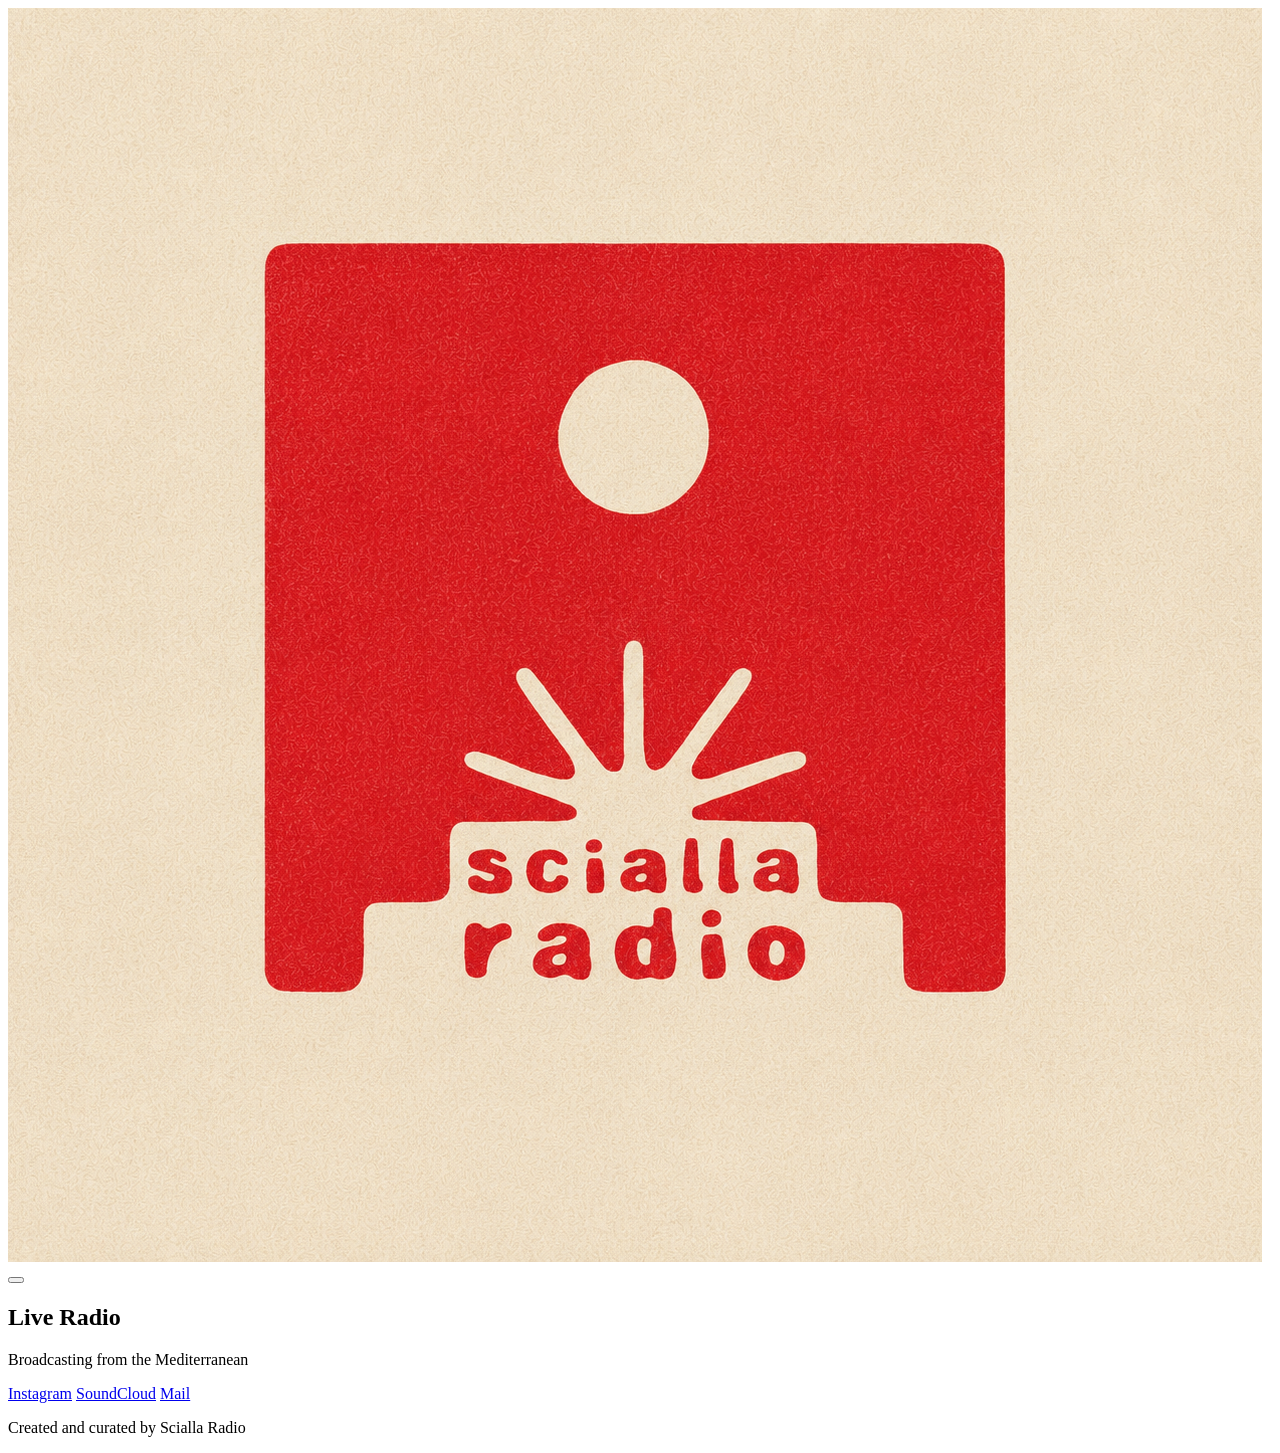
==== index.html @ 3117b77e "Rename index(1).html to index.html" ====
<!DOCTYPE html>
<html lang="fr">
<head>
    <meta charset="UTF-8">
    <meta name="viewport" content="width=device-width, initial-scale=1.0">
    <title>Scialla Radio</title>
    <link rel="stylesheet" href="style.css">
</head>

<body>

    <main class="home">

        <section class="player">

            <div class="logo">
                <img src="logo.png" alt="Scialla Radio">
            </div>

            <button class="play-button" aria-label="Play"></button>

            <div class="track">
                <h2>Live Radio</h2>
                <p>Broadcasting from the Mediterranean</p>
            </div>

        </section>

        <footer>

            <div class="socials">
                <a href="#" target="_blank">Instagram</a>
                <a href="#" target="_blank">SoundCloud</a>
                <a href="mailto:hello@scialla.radio">Mail</a>
            </div>

            <p>Created and curated by Scialla Radio</p>

        </footer>

    </main>

</body>
</html>
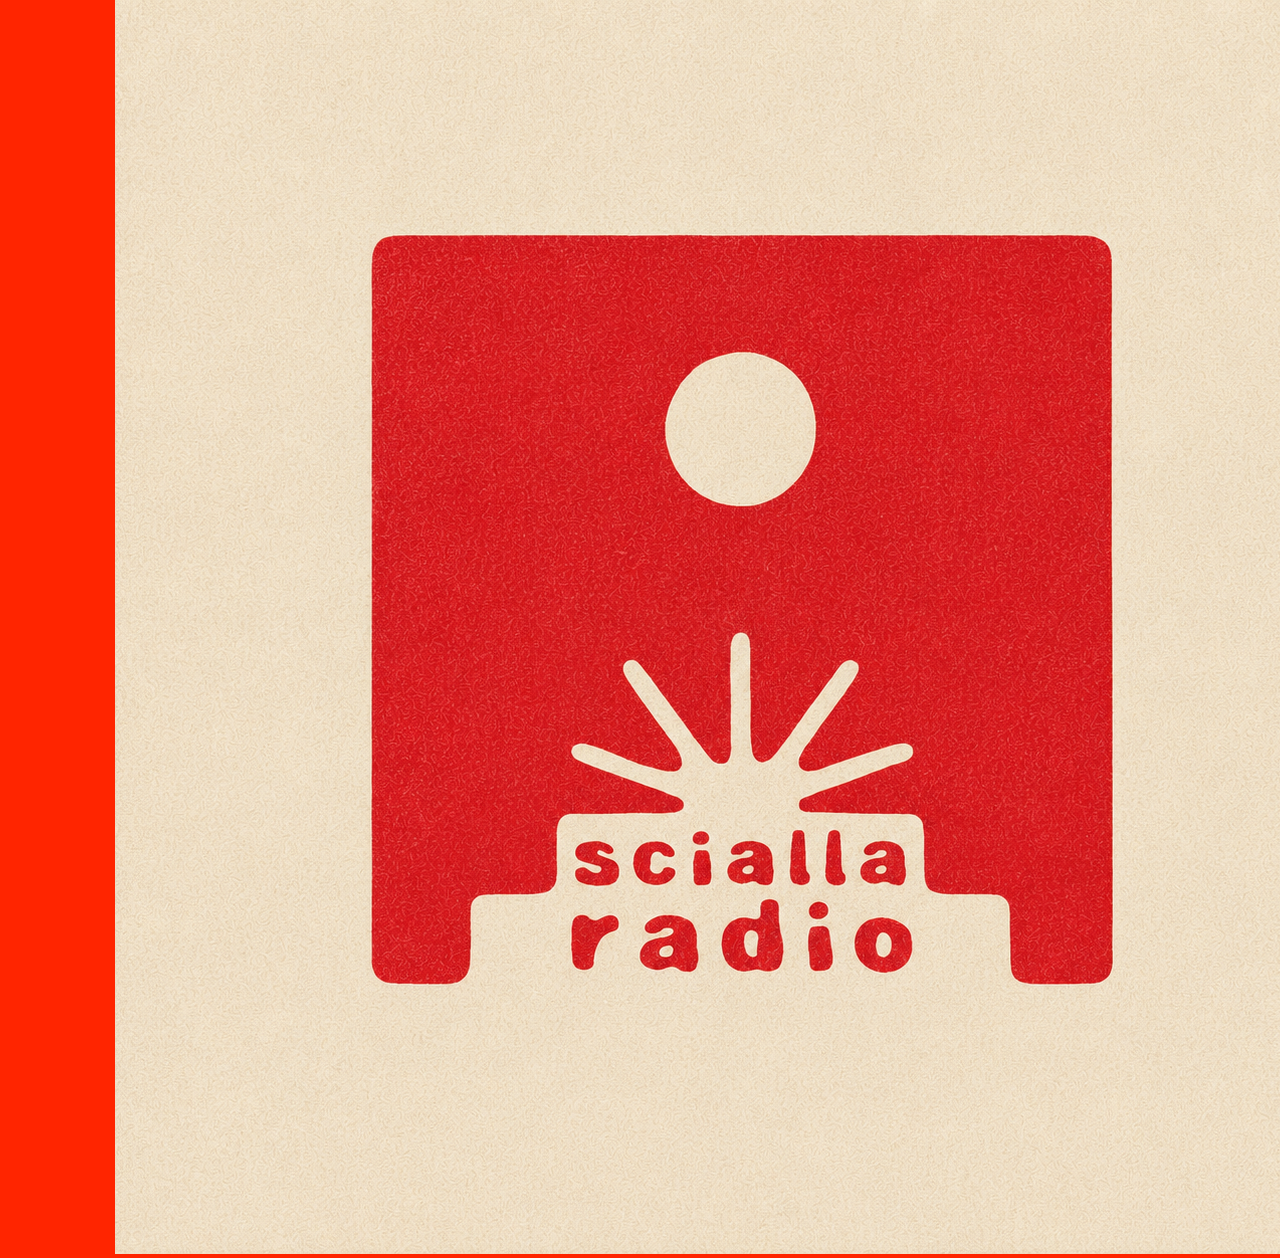
==== commit 81a76343: "Refactor HTML structure and add audio player" ====
--- a/index.html
+++ b/index.html
@@ -11,34 +11,43 @@
 
     <main class="home">
 
-        <section class="player">
+       <section class="player">
 
-            <div class="logo">
-                <img src="logo.png" alt="Scialla Radio">
-            </div>
+    <div class="logo">
+        <img src="logo.png" alt="Scialla Radio">
+    </div>
 
-            <button class="play-button" aria-label="Play"></button>
+    <button class="play-button" id="playButton" aria-label="Play"></button>
 
-            <div class="track">
-                <h2>Live Radio</h2>
-                <p>Broadcasting from the Mediterranean</p>
-            </div>
+    <audio id="radioPlayer">
+        <source src="https://play.radioking.io/scialla-radio" type="audio/mpeg">
+    </audio>
 
-        </section>
+    <div class="track">
+        <h2>Live Radio</h2>
+        <p>Broadcasting from somewhere under the sun</p>
+    </div>
 
-        <footer>
+</section>
 
-            <div class="socials">
-                <a href="#" target="_blank">Instagram</a>
-                <a href="#" target="_blank">SoundCloud</a>
-                <a href="mailto:hello@scialla.radio">Mail</a>
-            </div>
-
-            <p>Created and curated by Scialla Radio</p>
-
-        </footer>
+                </footer>
 
     </main>
 
+    <script>
+    const playButton = document.getElementById("playButton");
+    const radioPlayer = document.getElementById("radioPlayer");
+
+    playButton.addEventListener("click", () => {
+        if (radioPlayer.paused) {
+            radioPlayer.play();
+            playButton.classList.add("is-playing");
+        } else {
+            radioPlayer.pause();
+            playButton.classList.remove("is-playing");
+        }
+    });
+    </script>
+
 </body>
 </html>
--- a/style.css
+++ b/style.css
@@ -0,0 +1,102 @@
+@font-face {
+    font-family: "Botch";
+    src: url("botch.otf") format("opentype");
+    font-weight: normal;
+    font-style: normal;
+}
+
+*{
+    margin:0;
+    padding:0;
+    box-sizing:border-box;
+}
+
+body{
+    background:#ff2500;
+    color:#fff;
+    font-family:Arial, Helvetica, sans-serif;
+    min-height:100vh;
+}
+
+.home{
+    min-height:100vh;
+    padding:0 9vw;
+    display:flex;
+    flex-direction:column;
+    justify-content:center;
+}
+
+.player{
+    display:flex;
+    align-items:center;
+    gap:55px;
+}
+
+h1{
+    font-family:"Botch", sans-serif;
+    font-size:clamp(90px,10vw,170px);
+    font-weight:normal;
+    text-transform:lowercase;
+    line-height:1;
+}
+
+.play-button{
+    width:0;
+    height:0;
+    border-top:45px solid transparent;
+    border-bottom:45px solid transparent;
+    border-left:78px solid white;
+    background:none;
+    cursor:pointer;
+}
+
+.track h2{
+    font-size:clamp(32px,3vw,56px);
+    margin-bottom:10px;
+}
+
+.track p{
+    font-size:clamp(18px,1.6vw,28px);
+}
+
+footer{
+    position:fixed;
+    left:9vw;
+    right:9vw;
+    bottom:55px;
+    display:flex;
+    justify-content:space-between;
+    align-items:center;
+}
+
+.socials{
+    display:flex;
+    gap:30px;
+}
+
+.socials a{
+    color:white;
+    text-decoration:none;
+    font-weight:600;
+}
+
+footer p{
+    font-size:14px;
+    opacity:.9;
+}
+
+@media (max-width:900px){
+    .player{
+        flex-direction:column;
+        align-items:flex-start;
+        gap:35px;
+    }
+
+    footer{
+        position:static;
+        margin-top:100px;
+        flex-direction:column;
+        align-items:flex-start;
+        gap:25px;
+    }
+}
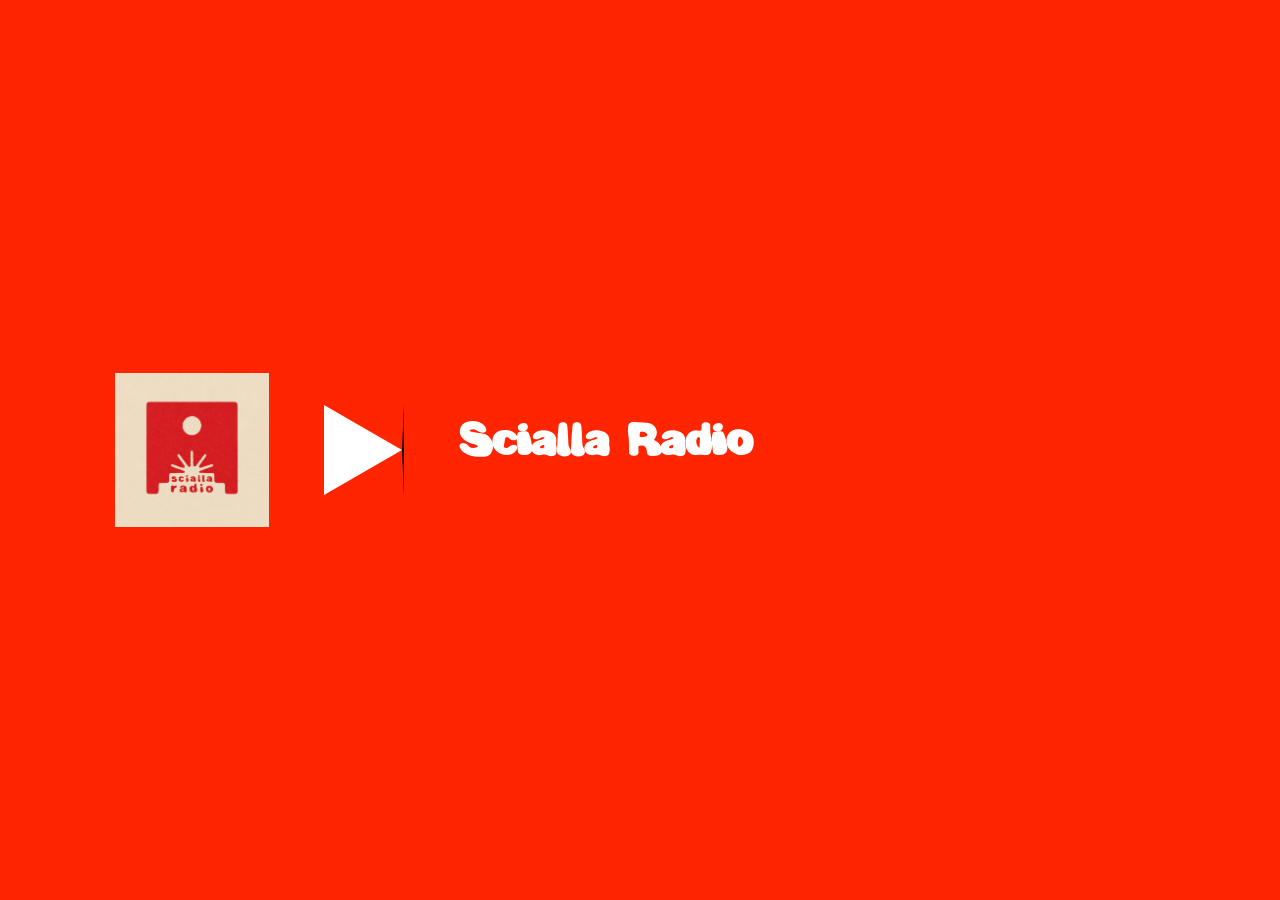
==== commit 2e71017f: "Update index.html" ====
--- a/index.html
+++ b/index.html
@@ -11,43 +11,70 @@
 
     <main class="home">
 
-       <section class="player">
+        <section class="player">
 
-    <div class="logo">
-        <img src="logo.png" alt="Scialla Radio">
-    </div>
+            <div class="logo">
+                <img src="logo.png" alt="Scialla Radio">
+            </div>
 
-    <button class="play-button" id="playButton" aria-label="Play"></button>
+            <button class="play-button" id="playButton" aria-label="Play"></button>
 
-    <audio id="radioPlayer">
-        <source src="https://play.radioking.io/scialla-radio" type="audio/mpeg">
-    </audio>
+            <audio id="radioPlayer">
+                <source src="https://play.radioking.io/scialla-radio" type="audio/mpeg">
+            </audio>
 
-    <div class="track">
-        <h2>Live Radio</h2>
-        <p>Broadcasting from somewhere under the sun</p>
-    </div>
+            <div class="track">
+    <h2 id="trackTitle">Loading...</h2>
+    <p id="trackArtist">Please wait...</p>
+</div>
 
-</section>
-
-                </footer>
+        </section>
 
     </main>
 
     <script>
-    const playButton = document.getElementById("playButton");
-    const radioPlayer = document.getElementById("radioPlayer");
+const playButton = document.getElementById("playButton");
+const radioPlayer = document.getElementById("radioPlayer");
 
-    playButton.addEventListener("click", () => {
-        if (radioPlayer.paused) {
-            radioPlayer.play();
-            playButton.classList.add("is-playing");
-        } else {
-            radioPlayer.pause();
-            playButton.classList.remove("is-playing");
-        }
-    });
-    </script>
+playButton.addEventListener("click", () => {
+    if (radioPlayer.paused) {
+        radioPlayer.play();
+        playButton.classList.add("is-playing");
+    } else {
+        radioPlayer.pause();
+        playButton.classList.remove("is-playing");
+    }
+});
+
+async function updateTrackInfo() {
+
+    try {
+
+        const response = await fetch(
+            "https://api.radioking.io/widget/radio/scialla-radio/track/current"
+        );
+
+        const data = await response.json();
+
+        document.getElementById("trackTitle").textContent =
+            data.title || "Scialla Radio";
+
+        document.getElementById("trackArtist").textContent =
+            data.artist || "";
+
+    } catch (error) {
+
+        document.getElementById("trackTitle").textContent = "Scialla Radio";
+        document.getElementById("trackArtist").textContent = "";
+
+    }
+
+}
+
+updateTrackInfo();
+
+setInterval(updateTrackInfo, 10000);
+</script>
 
 </body>
 </html>
--- a/style.css
+++ b/style.css
@@ -5,98 +5,86 @@
     font-style: normal;
 }
 
-*{
-    margin:0;
-    padding:0;
-    box-sizing:border-box;
+* {
+    margin: 0;
+    padding: 0;
+    box-sizing: border-box;
 }
 
-body{
-    background:#ff2500;
-    color:#fff;
-    font-family:Arial, Helvetica, sans-serif;
-    min-height:100vh;
+body {
+    background: #ff2500;
+    color: #fff;
+    font-family: "Botch", Arial, sans-serif;
+    min-height: 100vh;
+}
+.home {
+    min-height: 100vh;
+    padding: 0 9vw;
+    display: flex;
+    flex-direction: column;
+    justify-content: center;
 }
 
-.home{
-    min-height:100vh;
-    padding:0 9vw;
-    display:flex;
-    flex-direction:column;
-    justify-content:center;
+.player {
+    display: flex;
+    align-items: center;
+    gap: 55px;
 }
 
-.player{
-    display:flex;
-    align-items:center;
-    gap:55px;
+.logo img {
+    width: clamp(140px, 12vw, 220px);
+    height: auto;
+    display: block;
 }
 
-h1{
-    font-family:"Botch", sans-serif;
-    font-size:clamp(90px,10vw,170px);
-    font-weight:normal;
-    text-transform:lowercase;
-    line-height:1;
+.play-button {
+    width: 0;
+    height: 0;
+    border-top: 45px solid transparent;
+    border-bottom: 45px solid transparent;
+    border-left: 78px solid white;
+    background: none;
+    cursor: pointer;
 }
 
-.play-button{
-    width:0;
-    height:0;
-    border-top:45px solid transparent;
-    border-bottom:45px solid transparent;
-    border-left:78px solid white;
-    background:none;
-    cursor:pointer;
+.play-button.is-playing {
+    width: 78px;
+    height: 90px;
+    border: none;
+    position: relative;
 }
 
-.track h2{
-    font-size:clamp(32px,3vw,56px);
-    margin-bottom:10px;
+.play-button.is-playing::before,
+.play-button.is-playing::after {
+    content: "";
+    position: absolute;
+    top: 0;
+    width: 22px;
+    height: 90px;
+    background: white;
 }
 
-.track p{
-    font-size:clamp(18px,1.6vw,28px);
+.play-button.is-playing::before {
+    left: 0;
 }
 
-footer{
-    position:fixed;
-    left:9vw;
-    right:9vw;
-    bottom:55px;
-    display:flex;
-    justify-content:space-between;
-    align-items:center;
+.play-button.is-playing::after {
+    right: 0;
 }
 
-.socials{
-    display:flex;
-    gap:30px;
+.track h2 {
+    font-size: clamp(32px, 3vw, 56px);
+    margin-bottom: 10px;
 }
 
-.socials a{
-    color:white;
-    text-decoration:none;
-    font-weight:600;
+.track p {
+    font-size: clamp(18px, 1.6vw, 28px);
 }
 
-footer p{
-    font-size:14px;
-    opacity:.9;
-}
-
-@media (max-width:900px){
-    .player{
-        flex-direction:column;
-        align-items:flex-start;
-        gap:35px;
-    }
-
-    footer{
-        position:static;
-        margin-top:100px;
-        flex-direction:column;
-        align-items:flex-start;
-        gap:25px;
+@media (max-width: 900px) {
+    .player {
+        flex-direction: column;
+        align-items: flex-start;
+        gap: 35px;
     }
 }
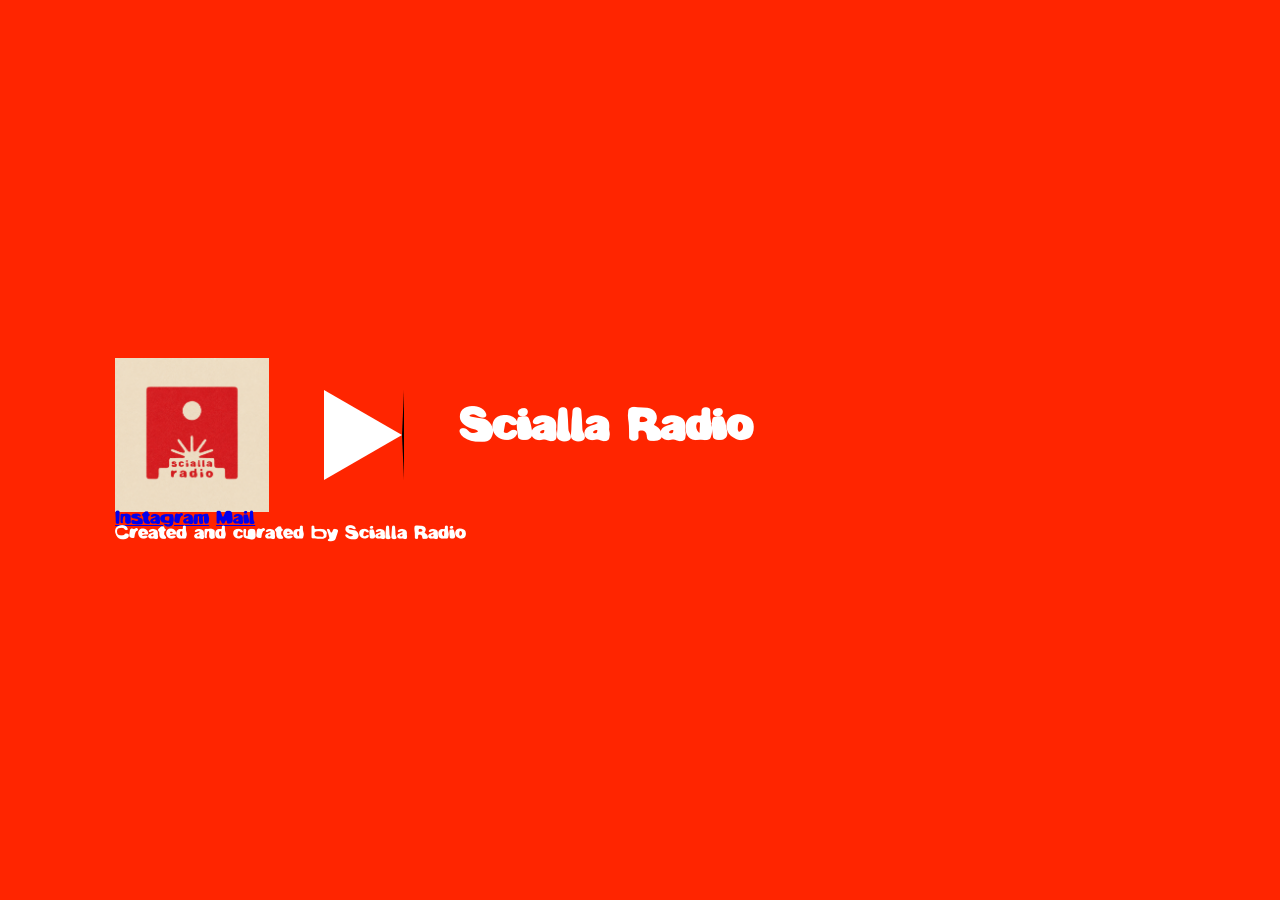
==== commit 544f9d72: "Add footer with social links and credits" ====
--- a/index.html
+++ b/index.html
@@ -29,7 +29,16 @@
 </div>
 
         </section>
+<footer>
 
+    <div class="socials">
+        <a href="https://instagram.com/sciallaradio" target="_blank">Instagram</a>
+        <a href="mailto:sciallaradio@gmail.com">Mail</a>
+    </div>
+
+    <p>Created and curated by Scialla Radio</p>
+
+</footer>
     </main>
 
     <script>
